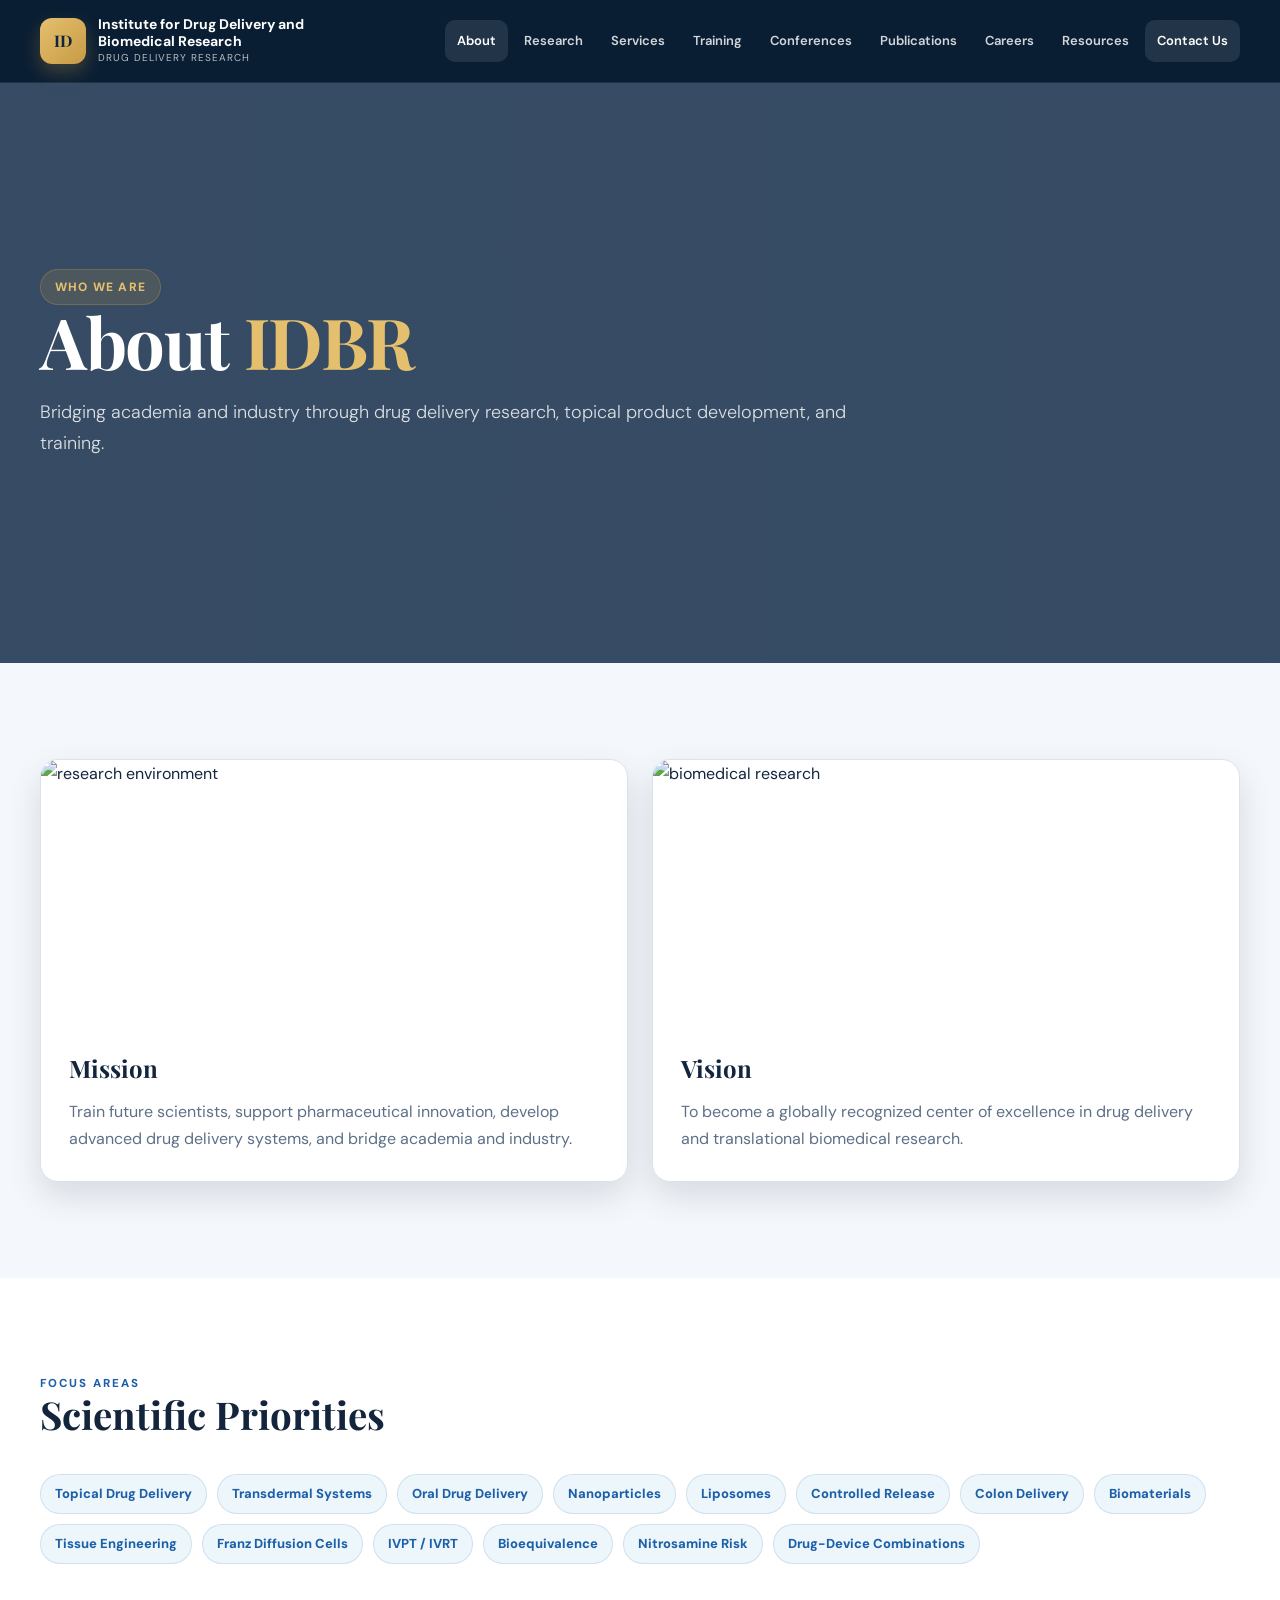
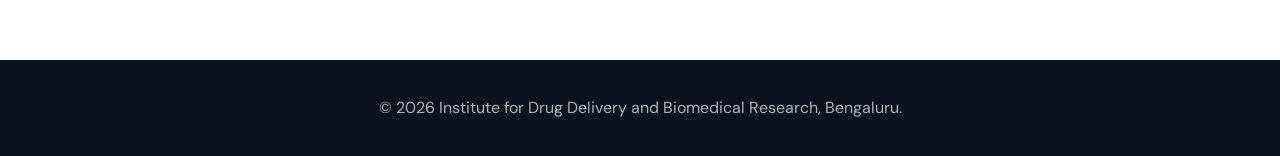
==== about.html @ f63f6616 "Initial commit" ====
<!DOCTYPE html>
<html lang="en">
<head>
  <meta charset="UTF-8">
  <meta name="viewport" content="width=device-width, initial-scale=1.0">
  <title>IDBR | About</title>
  <link rel="preconnect" href="https://fonts.googleapis.com">
  <link rel="preconnect" href="https://fonts.gstatic.com" crossorigin>
  <link href="https://fonts.googleapis.com/css2?family=Playfair+Display:wght@400;600;700&family=DM+Sans:wght@300;400;500;600;700&display=swap" rel="stylesheet">
  <link rel="stylesheet" href="styles.css">
</head>
<body>
<header class="nav">
  <div class="wrap navin">
    <a class="brand" href="index.html"><div class="logo">ID</div><div><h1>Institute for Drug Delivery and Biomedical Research</h1><small>Drug Delivery Research</small></div></a>
    <nav class="links">
      <a class="active" href="about.html">About</a><a href="research.html">Research</a><a href="services.html">Services</a><a href="training.html">Training</a><a href="conferences.html">Conferences</a><a href="publications.html">Publications</a><a href="careers.html">Careers</a><a href="resources.html">Resources</a><a class="cta" href="contact.html">Contact Us</a>
    </nav>
    <button class="mobile" onclick="toggleMobileMenu()">Menu</button>
  </div>
  <div class="mobilemenu" id="mobileMenu">
    <a href="about.html">About</a><a href="research.html">Research</a><a href="services.html">Services</a><a href="training.html">Training</a><a href="conferences.html">Conferences</a><a href="publications.html">Publications</a><a href="careers.html">Careers</a><a href="resources.html">Resources</a><a href="contact.html">Contact Us</a>
  </div>
</header>

<section class="hero alt" style="background:linear-gradient(rgba(10,35,66,.82),rgba(10,35,66,.82)), url('https://images.unsplash.com/photo-1579165466991-467135ad3110?auto=format&fit=crop&w=1800&q=80') center/cover no-repeat;">
  <div class="wrap">
    <div class="label">Who We Are</div>
    <h2>About <span>IDBR</span></h2>
    <p>Bridging academia and industry through drug delivery research, topical product development, and training.</p>
  </div>
</section>

<section class="bg">
  <div class="wrap grid-2">
    <div class="panel">
      <img src="https://images.unsplash.com/photo-1530026186672-2cd00ffc50fe?auto=format&fit=crop&w=1200&q=70" alt="research environment">
      <div class="panelin">
        <h3>Mission</h3>
        <p>Train future scientists, support pharmaceutical innovation, develop advanced drug delivery systems, and bridge academia and industry.</p>
      </div>
    </div>
    <div class="panel">
      <img src="https://images.unsplash.com/photo-1563213126-a4273aed2016?auto=format&fit=crop&w=1200&q=70" alt="biomedical research">
      <div class="panelin">
        <h3>Vision</h3>
        <p>To become a globally recognized center of excellence in drug delivery and translational biomedical research.</p>
      </div>
    </div>
  </div>
</section>

<section>
  <div class="wrap">
    <div class="section-head">
      <div>
        <div class="ey">Focus Areas</div>
        <h2 class="title">Scientific Priorities</h2>
      </div>
    </div>
    <div class="chips">
      <span class="chip">Topical Drug Delivery</span>
      <span class="chip">Transdermal Systems</span>
      <span class="chip">Oral Drug Delivery</span>
      <span class="chip">Nanoparticles</span>
      <span class="chip">Liposomes</span>
      <span class="chip">Controlled Release</span>
      <span class="chip">Colon Delivery</span>
      <span class="chip">Biomaterials</span>
      <span class="chip">Tissue Engineering</span>
      <span class="chip">Franz Diffusion Cells</span>
      <span class="chip">IVPT / IVRT</span>
      <span class="chip">Bioequivalence</span>
      <span class="chip">Nitrosamine Risk</span>
      <span class="chip">Drug-Device Combinations</span>
    </div>
  </div>
</section>

<footer>© 2026 Institute for Drug Delivery and Biomedical Research, Bengaluru.</footer>
<script src="script.js"></script>
</body>
</html>
---- styles.css ----
:root{
  --navy:#061a2f;
  --navy2:#0d2747;
  --steel:#12375f;
  --blue:#1d5fa8;
  --teal:#1aa3a3;
  --teal2:#2bbbc0;
  --gold:#c89a45;
  --gold2:#e4c06e;
  --bg:#f4f7fb;
  --white:#ffffff;
  --text:#13253d;
  --muted:#5d7087;
  --border:#d9e3ee;
  --shadow:0 14px 34px rgba(6,26,47,.12);
  --radius:18px;
}

*{box-sizing:border-box}
html,body{
  margin:0;
  width:100%;
  overflow-x:hidden;
  scroll-behavior:smooth;
  font-family:'DM Sans',sans-serif;
  color:var(--text);
  background:var(--white);
  line-height:1.7;
}
a{text-decoration:none;color:inherit}
img{max-width:100%;display:block}
button,input,select,textarea{font:inherit}

.wrap{
  width:100%;
  max-width:none;
  margin:0;
  padding:0 40px;
}

.nav{
  position:sticky;
  top:0;
  z-index:1000;
  background:rgba(6,26,47,.98);
  backdrop-filter:blur(12px);
  border-bottom:1px solid rgba(255,255,255,.08);
}
.navin{
  min-height:82px;
  display:flex;
  align-items:center;
  justify-content:space-between;
  gap:16px;
}
.brand{
  display:flex;
  align-items:center;
  gap:12px;
  color:#fff;
}
.logo{
  width:46px;
  height:46px;
  border-radius:12px;
  background:linear-gradient(135deg,var(--gold2),var(--gold));
  display:grid;
  place-items:center;
  font-family:'Playfair Display',serif;
  font-weight:700;
  color:#10243c;
  box-shadow:0 8px 18px rgba(200,154,69,.28);
}
.brand h1{
  font-size:14px;
  margin:0;
  line-height:1.2;
  max-width:260px;
}
.brand small{
  display:block;
  font-size:10px;
  letter-spacing:1px;
  text-transform:uppercase;
  opacity:.7;
}

.links{
  display:flex;
  align-items:center;
  gap:4px;
  flex-wrap:wrap;
}
.links a{
  color:rgba(255,255,255,.82);
  font-size:13px;
  font-weight:600;
  padding:10px 12px;
  border-radius:10px;
  transition:.2s;
}
.links a:hover,
.links a.active,
.links a.cta{
  background:rgba(255,255,255,.1);
  color:#fff;
}

.mobile{
  display:none;
  color:#fff;
  border:1px solid rgba(255,255,255,.22);
  padding:9px 14px;
  border-radius:10px;
  background:transparent;
}

.mobilemenu{
  display:none;
  position:fixed;
  top:82px;
  left:0;
  right:0;
  background:rgba(6,26,47,.98);
  z-index:999;
  padding:18px 20px;
  border-bottom:1px solid rgba(255,255,255,.08);
}
.mobilemenu.open{display:block}
.mobilemenu a{
  display:block;
  color:rgba(255,255,255,.84);
  padding:12px 0;
  border-bottom:1px solid rgba(255,255,255,.06);
}

.hero{
  width:100%;
  min-height:84vh;
  color:#fff;
  display:flex;
  align-items:center;
  position:relative;
  background:
    linear-gradient(rgba(6,26,47,.78),rgba(6,26,47,.78)),
    url('https://images.unsplash.com/photo-1576086213369-97a306d36557?auto=format&fit=crop&w=1800&q=80') center/cover no-repeat;
}
.hero.alt{min-height:54vh}
.hero .wrap{
  padding:90px 40px;
}
.hero h2{
  font-family:'Playfair Display',serif;
  font-size:clamp(44px,5.5vw,76px);
  line-height:1.05;
  margin:0 0 14px;
  max-width:900px;
  letter-spacing:-.02em;
}
.hero h2 span{color:var(--gold2)}
.hero p{
  max-width:840px;
  font-size:18px;
  color:rgba(255,255,255,.82);
  font-weight:300;
}

.label{
  display:inline-flex;
  align-items:center;
  gap:8px;
  background:rgba(200,154,69,.16);
  border:1px solid rgba(200,154,69,.3);
  padding:7px 14px;
  border-radius:999px;
  font-size:12px;
  font-weight:800;
  letter-spacing:1.2px;
  text-transform:uppercase;
  color:var(--gold2);
}

.btns{
  display:flex;
  flex-wrap:wrap;
  gap:12px;
  margin-top:32px;
}
.btn{
  display:inline-flex;
  align-items:center;
  justify-content:center;
  padding:13px 24px;
  border-radius:12px;
  font-weight:800;
  font-size:14px;
  transition:.2s;
}
.btn.primary{background:var(--blue);color:#fff}
.btn.primary:hover{background:#255ea0}
.btn.outline{
  border:1.5px solid rgba(255,255,255,.35);
  color:#fff;
  background:transparent;
}
.btn.outline:hover{background:rgba(255,255,255,.08)}
.btn.gold{background:var(--gold);color:#fff}
.btn.gold:hover{background:var(--gold2)}

section{
  width:100%;
  padding:96px 0;
}
.section-head{
  display:flex;
  justify-content:space-between;
  align-items:flex-end;
  gap:18px;
  flex-wrap:wrap;
  margin-bottom:38px;
}
.ey{
  font-size:11.5px;
  font-weight:800;
  letter-spacing:2px;
  text-transform:uppercase;
  color:var(--blue);
}
.title{
  font-family:'Playfair Display',serif;
  font-size:clamp(30px,3vw,46px);
  line-height:1.12;
  margin:0;
}
.desc{
  max-width:820px;
  font-size:17px;
  color:var(--muted);
  margin:0;
}

.bg{background:var(--bg)}

.panel{
  background:#fff;
  border:1px solid var(--border);
  border-radius:var(--radius);
  box-shadow:var(--shadow);
  overflow:hidden;
}
.panel img{
  width:100%;
  height:260px;
  object-fit:cover;
}
.panelin{padding:28px}
.panel h3{
  font-family:'Playfair Display',serif;
  font-size:24px;
  margin:0 0 10px;
}
.panel p{color:var(--muted);margin:0}
.panel ul{
  list-style:none;
  padding:0;
  margin:16px 0 0;
}
.panel ul li{
  padding:7px 0;
  border-bottom:1px solid #edf1f4;
  color:#53667d;
  font-size:14px;
}

.grid-2{display:grid;grid-template-columns:repeat(2,1fr);gap:24px}
.grid-3{display:grid;grid-template-columns:repeat(3,1fr);gap:22px}
.grid-4{display:grid;grid-template-columns:repeat(4,1fr);gap:14px}

.card-mini{
  background:#fff;
  border:1px solid var(--border);
  border-radius:16px;
  padding:20px;
  min-height:92px;
  display:flex;
  align-items:center;
  font-weight:700;
  color:#32485f;
  box-shadow:0 8px 18px rgba(6,26,47,.05);
}

.chips{display:flex;flex-wrap:wrap;gap:10px}
.chip{
  background:#edf7fb;
  border:1px solid rgba(29,95,168,.14);
  color:var(--blue);
  padding:8px 14px;
  border-radius:999px;
  font-weight:800;
  font-size:13px;
}

.list{
  margin:18px 0 0;
  padding:0;
  list-style:none;
}
.list li{
  padding:10px 0;
  border-bottom:1px solid #edf1f4;
  display:flex;
  gap:10px;
  color:var(--muted);
}
.dot{
  width:8px;
  height:8px;
  border-radius:50%;
  background:var(--gold);
  margin-top:10px;
  flex:none;
}
.badge{
  display:inline-block;
  margin-bottom:12px;
  background:#eef5ff;
  color:var(--blue);
  padding:5px 12px;
  border-radius:999px;
  font-size:12px;
  font-weight:800;
  letter-spacing:1px;
  text-transform:uppercase;
}

.stats{
  width:100%;
  background:linear-gradient(135deg,var(--navy2),var(--navy));
  color:#fff;
}
.statsin{
  width:100%;
  display:grid;
  grid-template-columns:repeat(5,1fr);
  gap:18px;
  padding:30px 40px;
}
.stat{
  text-align:center;
  padding:18px 10px;
  border-top:1px solid rgba(255,255,255,.12);
  border-bottom:1px solid rgba(255,255,255,.12);
}
.stat b{
  display:block;
  font-family:'Playfair Display',serif;
  font-size:34px;
  color:var(--gold2);
}
.stat span{
  font-size:12px;
  letter-spacing:1px;
  text-transform:uppercase;
  opacity:.7;
}

.gallery{
  display:grid;
  grid-template-columns:repeat(4,1fr);
  gap:12px;
}
.gallery img{
  width:100%;
  height:160px;
  object-fit:cover;
  border-radius:14px;
}

.tabs{
  display:flex;
  gap:8px;
  flex-wrap:wrap;
  margin:24px 0 18px;
}
.tabs button{
  border:0;
  background:#eef3f7;
  padding:12px 16px;
  border-radius:10px;
  font-weight:800;
  color:#496074;
  cursor:pointer;
}
.tabs button.active{
  background:#e8f3ff;
  color:var(--blue);
}

.quote-grid{display:grid;grid-template-columns:repeat(3,1fr);gap:18px}
.quote{
  background:#0d1f34;
  border:1px solid rgba(255,255,255,.1);
  border-radius:18px;
  padding:24px;
}
.quote p{color:rgba(255,255,255,.82)}

.contact-grid{
  display:grid;
  grid-template-columns:.9fr 1.1fr;
  gap:28px;
}
.info .item{
  display:flex;
  gap:14px;
  padding:18px 0;
  border-bottom:1px solid #edf1f4;
}
.info .ibox{
  width:44px;
  height:44px;
  border-radius:12px;
  background:#eef5ff;
  display:grid;
  place-items:center;
  color:var(--blue);
}
form{display:grid;gap:14px}
.row{
  display:grid;
  grid-template-columns:1fr 1fr;
  gap:12px;
}
input,select,textarea{
  width:100%;
  padding:13px 14px;
  border:1.5px solid var(--border);
  border-radius:10px;
  font:inherit;
  background:#fff;
  color:var(--text);
}
textarea{
  min-height:130px;
  resize:vertical;
}
.submit{
  border:0;
  background:var(--blue);
  color:#fff;
  padding:14px 20px;
  border-radius:10px;
  font-weight:800;
  cursor:pointer;
}
.submit:hover{background:#255ea0}

footer{
  width:100%;
  background:#08131f;
  color:rgba(255,255,255,.68);
  padding:34px 0;
  text-align:center;
}

.hero-grid{
  display:grid;
  grid-template-columns:1.05fr .95fr;
  gap:28px;
  align-items:center;
}

.hero-content{
  max-width:760px;
}

.hero-banner{
  display:grid;
  gap:16px;
}

.banner-card{
  position:relative;
  overflow:hidden;
  border-radius:22px;
  box-shadow:var(--shadow);
  border:1px solid rgba(255,255,255,.10);
}

.main-banner img{
  width:100%;
  height:420px;
  object-fit:cover;
}

.banner-overlay{
  position:absolute;
  left:0;
  right:0;
  bottom:0;
  padding:28px;
  background:linear-gradient(180deg,transparent,rgba(6,26,47,.92));
}

.banner-overlay h3{
  margin:0 0 6px;
  font-family:'Playfair Display',serif;
  font-size:28px;
}

.banner-overlay p{
  margin:0;
  color:rgba(255,255,255,.78);
  max-width:420px;
}

.mini-grid{
  display:grid;
  grid-template-columns:1fr 1fr;
  gap:16px;
}

.small-card{
  background:#fff;
  display:grid;
  grid-template-columns:120px 1fr;
  min-height:120px;
}

.small-card img{
  width:120px;
  height:120px;
  object-fit:cover;
}

.mini-text{
  padding:16px;
  display:flex;
  flex-direction:column;
  justify-content:center;
}

.mini-text h4{
  margin:0 0 4px;
  font-family:'Playfair Display',serif;
  font-size:18px;
  color:var(--text);
}

.mini-text p{
  margin:0;
  font-size:13px;
  color:var(--muted);
}

@media (max-width:1100px){
  .hero-grid{grid-template-columns:1fr}
  .main-banner img{height:360px}
}

@media (max-width:720px){
  .mini-grid{grid-template-columns:1fr}
  .small-card{grid-template-columns:1fr}
  .small-card img{width:100%;height:180px}
  .main-banner img{height:300px}
}

@media (max-width:1100px){
  .grid-2,.contact-grid{grid-template-columns:1fr}
  .statsin,.grid-4,.grid-3,.quote-grid,.gallery{grid-template-columns:repeat(2,1fr)}
  .links{display:none}
  .mobile{display:block}
}
@media (max-width:720px){
  section{padding:72px 0}
  .statsin,.grid-4,.grid-3,.quote-grid,.gallery,.row{grid-template-columns:1fr}
  .hero{min-height:auto}
  .hero h2{font-size:42px}
  .panel img{height:220px}
  .navin{min-height:72px}
  .gallery img{height:200px}
  .wrap,.hero .wrap,.statsin{padding-left:18px;padding-right:18px}
}
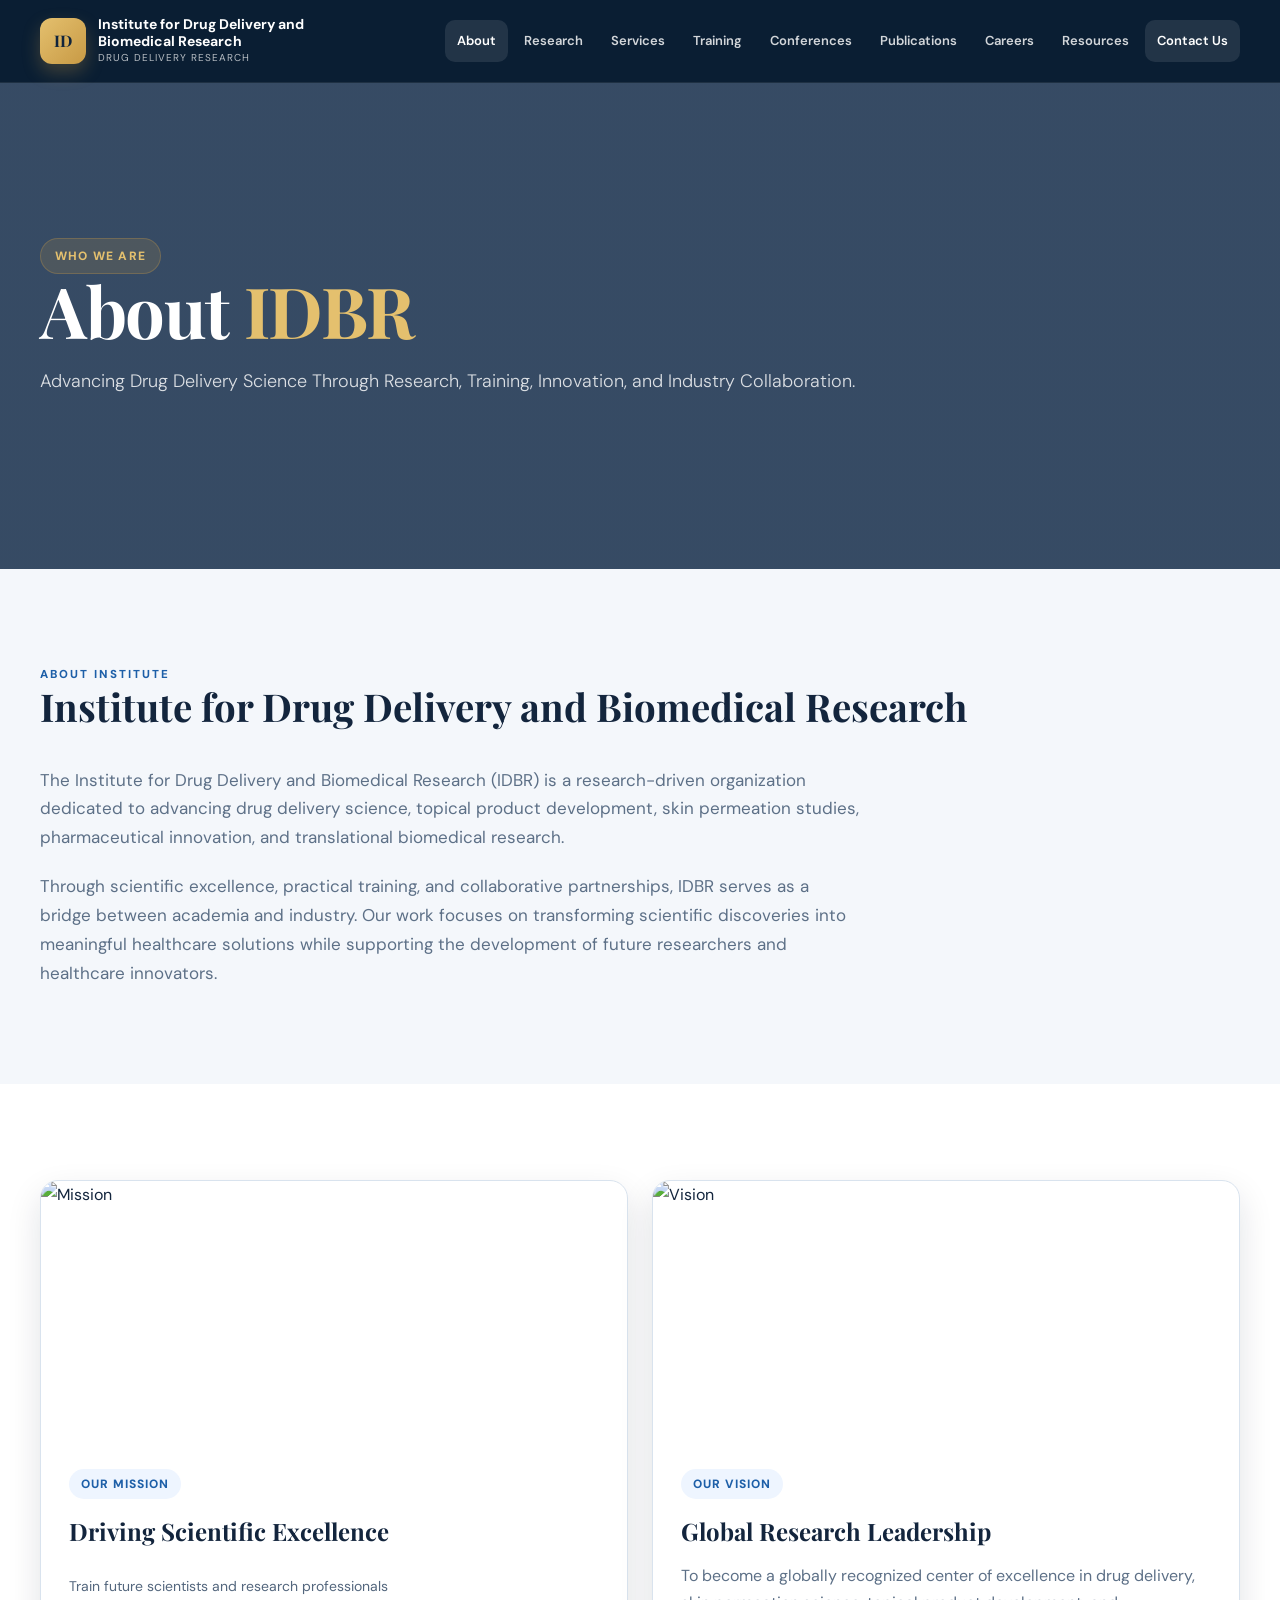
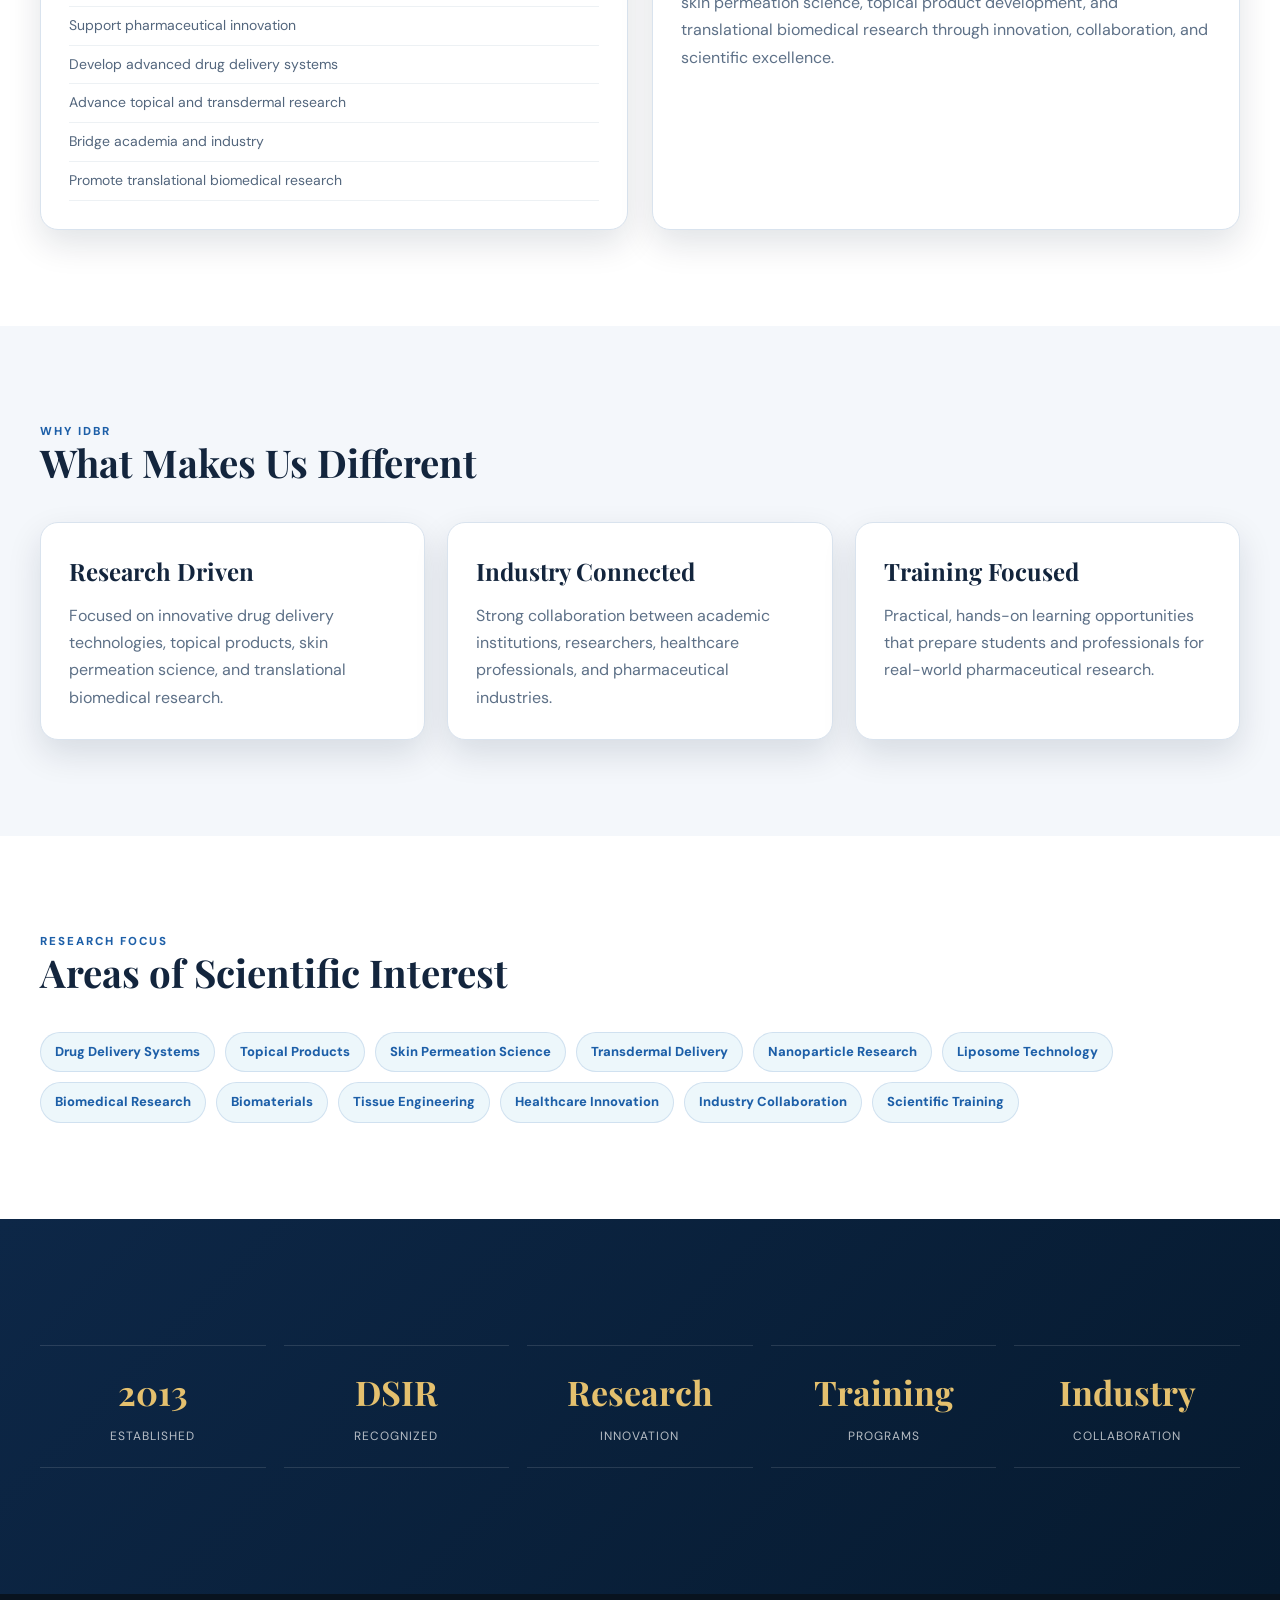
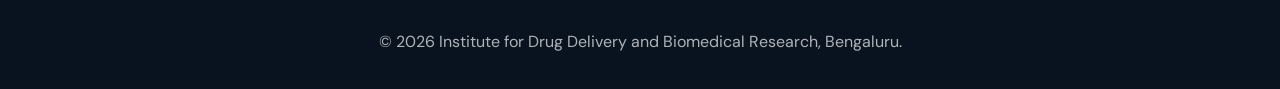
==== commit ae234617: "Initial commit" ====
--- a/about.html
+++ b/about.html
@@ -1,25 +1,56 @@
+
 <!DOCTYPE html>
 <html lang="en">
 <head>
   <meta charset="UTF-8">
   <meta name="viewport" content="width=device-width, initial-scale=1.0">
   <title>IDBR | About</title>
+
   <link rel="preconnect" href="https://fonts.googleapis.com">
   <link rel="preconnect" href="https://fonts.gstatic.com" crossorigin>
+
   <link href="https://fonts.googleapis.com/css2?family=Playfair+Display:wght@400;600;700&family=DM+Sans:wght@300;400;500;600;700&display=swap" rel="stylesheet">
+
   <link rel="stylesheet" href="styles.css">
 </head>
+
 <body>
+
 <header class="nav">
   <div class="wrap navin">
-    <a class="brand" href="index.html"><div class="logo">ID</div><div><h1>Institute for Drug Delivery and Biomedical Research</h1><small>Drug Delivery Research</small></div></a>
+    <a class="brand" href="index.html">
+      <div class="logo">ID</div>
+      <div>
+        <h1>Institute for Drug Delivery and Biomedical Research</h1>
+        <small>Drug Delivery Research</small>
+      </div>
+    </a>
+
     <nav class="links">
-      <a class="active" href="about.html">About</a><a href="research.html">Research</a><a href="services.html">Services</a><a href="training.html">Training</a><a href="conferences.html">Conferences</a><a href="publications.html">Publications</a><a href="careers.html">Careers</a><a href="resources.html">Resources</a><a class="cta" href="contact.html">Contact Us</a>
+      <a class="active" href="about.html">About</a>
+      <a href="research.html">Research</a>
+      <a href="services.html">Services</a>
+      <a href="training.html">Training</a>
+      <a href="conferences.html">Conferences</a>
+      <a href="publications.html">Publications</a>
+      <a href="careers.html">Careers</a>
+      <a href="resources.html">Resources</a>
+      <a class="cta" href="contact.html">Contact Us</a>
     </nav>
+
     <button class="mobile" onclick="toggleMobileMenu()">Menu</button>
   </div>
+
   <div class="mobilemenu" id="mobileMenu">
-    <a href="about.html">About</a><a href="research.html">Research</a><a href="services.html">Services</a><a href="training.html">Training</a><a href="conferences.html">Conferences</a><a href="publications.html">Publications</a><a href="careers.html">Careers</a><a href="resources.html">Resources</a><a href="contact.html">Contact Us</a>
+    <a href="about.html">About</a>
+    <a href="research.html">Research</a>
+    <a href="services.html">Services</a>
+    <a href="training.html">Training</a>
+    <a href="conferences.html">Conferences</a>
+    <a href="publications.html">Publications</a>
+    <a href="careers.html">Careers</a>
+    <a href="resources.html">Resources</a>
+    <a href="contact.html">Contact Us</a>
   </div>
 </header>
 
@@ -27,57 +58,205 @@
   <div class="wrap">
     <div class="label">Who We Are</div>
     <h2>About <span>IDBR</span></h2>
-    <p>Bridging academia and industry through drug delivery research, topical product development, and training.</p>
+    <p>
+      Advancing Drug Delivery Science Through Research, Training,
+      Innovation, and Industry Collaboration.
+    </p>
   </div>
 </section>
 
 <section class="bg">
+  <div class="wrap">
+
+    <div class="section-head">
+      <div>
+        <div class="ey">About Institute</div>
+        <h2 class="title">Institute for Drug Delivery and Biomedical Research</h2>
+      </div>
+    </div>
+
+    <p class="desc">
+      The Institute for Drug Delivery and Biomedical Research (IDBR) is a
+      research-driven organization dedicated to advancing drug delivery
+      science, topical product development, skin permeation studies,
+      pharmaceutical innovation, and translational biomedical research.
+    </p>
+
+    <p class="desc" style="margin-top:20px;">
+      Through scientific excellence, practical training, and collaborative
+      partnerships, IDBR serves as a bridge between academia and industry.
+      Our work focuses on transforming scientific discoveries into meaningful
+      healthcare solutions while supporting the development of future
+      researchers and healthcare innovators.
+    </p>
+
+  </div>
+</section>
+
+<section>
   <div class="wrap grid-2">
+
     <div class="panel">
-      <img src="https://images.unsplash.com/photo-1530026186672-2cd00ffc50fe?auto=format&fit=crop&w=1200&q=70" alt="research environment">
+      <img src="https://images.unsplash.com/photo-1530026186672-2cd00ffc50fe?auto=format&fit=crop&w=1200&q=80" alt="Mission">
+
       <div class="panelin">
-        <h3>Mission</h3>
-        <p>Train future scientists, support pharmaceutical innovation, develop advanced drug delivery systems, and bridge academia and industry.</p>
-      </div>
-    </div>
+
+        <span class="badge">Our Mission</span>
+
+        <h3>Driving Scientific Excellence</h3>
+
+        <ul>
+          <li>Train future scientists and research professionals</li>
+          <li>Support pharmaceutical innovation</li>
+          <li>Develop advanced drug delivery systems</li>
+          <li>Advance topical and transdermal research</li>
+          <li>Bridge academia and industry</li>
+          <li>Promote translational biomedical research</li>
+        </ul>
+
+      </div>
+    </div>
+
     <div class="panel">
-      <img src="https://images.unsplash.com/photo-1563213126-a4273aed2016?auto=format&fit=crop&w=1200&q=70" alt="biomedical research">
+      <img src="https://images.unsplash.com/photo-1563213126-a4273aed2016?auto=format&fit=crop&w=1200&q=80" alt="Vision">
+
       <div class="panelin">
-        <h3>Vision</h3>
-        <p>To become a globally recognized center of excellence in drug delivery and translational biomedical research.</p>
-      </div>
-    </div>
+
+        <span class="badge">Our Vision</span>
+
+        <h3>Global Research Leadership</h3>
+
+        <p>
+          To become a globally recognized center of excellence in drug delivery,
+          skin permeation science, topical product development, and translational
+          biomedical research through innovation, collaboration, and scientific
+          excellence.
+        </p>
+
+      </div>
+    </div>
+
+  </div>
+</section>
+
+<section class="bg">
+  <div class="wrap">
+
+    <div class="section-head">
+      <div>
+        <div class="ey">Why IDBR</div>
+        <h2 class="title">What Makes Us Different</h2>
+      </div>
+    </div>
+
+    <div class="grid-3">
+
+      <div class="panel">
+        <div class="panelin">
+          <h3>Research Driven</h3>
+          <p>
+            Focused on innovative drug delivery technologies, topical products,
+            skin permeation science, and translational biomedical research.
+          </p>
+        </div>
+      </div>
+
+      <div class="panel">
+        <div class="panelin">
+          <h3>Industry Connected</h3>
+          <p>
+            Strong collaboration between academic institutions, researchers,
+            healthcare professionals, and pharmaceutical industries.
+          </p>
+        </div>
+      </div>
+
+      <div class="panel">
+        <div class="panelin">
+          <h3>Training Focused</h3>
+          <p>
+            Practical, hands-on learning opportunities that prepare students
+            and professionals for real-world pharmaceutical research.
+          </p>
+        </div>
+      </div>
+
+    </div>
+
   </div>
 </section>
 
 <section>
-  <div class="wrap">
+
+  <div class="wrap">
+
     <div class="section-head">
       <div>
-        <div class="ey">Focus Areas</div>
-        <h2 class="title">Scientific Priorities</h2>
-      </div>
-    </div>
+        <div class="ey">Research Focus</div>
+        <h2 class="title">Areas of Scientific Interest</h2>
+      </div>
+    </div>
+
     <div class="chips">
-      <span class="chip">Topical Drug Delivery</span>
-      <span class="chip">Transdermal Systems</span>
-      <span class="chip">Oral Drug Delivery</span>
-      <span class="chip">Nanoparticles</span>
-      <span class="chip">Liposomes</span>
-      <span class="chip">Controlled Release</span>
-      <span class="chip">Colon Delivery</span>
+
+      <span class="chip">Drug Delivery Systems</span>
+      <span class="chip">Topical Products</span>
+      <span class="chip">Skin Permeation Science</span>
+      <span class="chip">Transdermal Delivery</span>
+      <span class="chip">Nanoparticle Research</span>
+      <span class="chip">Liposome Technology</span>
+      <span class="chip">Biomedical Research</span>
       <span class="chip">Biomaterials</span>
       <span class="chip">Tissue Engineering</span>
-      <span class="chip">Franz Diffusion Cells</span>
-      <span class="chip">IVPT / IVRT</span>
-      <span class="chip">Bioequivalence</span>
-      <span class="chip">Nitrosamine Risk</span>
-      <span class="chip">Drug-Device Combinations</span>
-    </div>
-  </div>
-</section>
-
-<footer>© 2026 Institute for Drug Delivery and Biomedical Research, Bengaluru.</footer>
+      <span class="chip">Healthcare Innovation</span>
+      <span class="chip">Industry Collaboration</span>
+      <span class="chip">Scientific Training</span>
+
+    </div>
+
+  </div>
+
+</section>
+
+<section class="stats">
+
+  <div class="statsin">
+
+    <div class="stat">
+      <b>2013</b>
+      <span>Established</span>
+    </div>
+
+    <div class="stat">
+      <b>DSIR</b>
+      <span>Recognized</span>
+    </div>
+
+    <div class="stat">
+      <b>Research</b>
+      <span>Innovation</span>
+    </div>
+
+    <div class="stat">
+      <b>Training</b>
+      <span>Programs</span>
+    </div>
+
+    <div class="stat">
+      <b>Industry</b>
+      <span>Collaboration</span>
+    </div>
+
+  </div>
+
+</section>
+
+<footer>
+  © 2026 Institute for Drug Delivery and Biomedical Research, Bengaluru.
+</footer>
+
 <script src="script.js"></script>
+
 </body>
-</html>+</html>
+
--- a/styles.css
+++ b/styles.css
@@ -147,7 +147,7 @@
 }
 .hero.alt{min-height:54vh}
 .hero .wrap{
-  padding:90px 40px;
+  padding:10px 40px;
 }
 .hero h2{
   font-family:'Playfair Display',serif;
